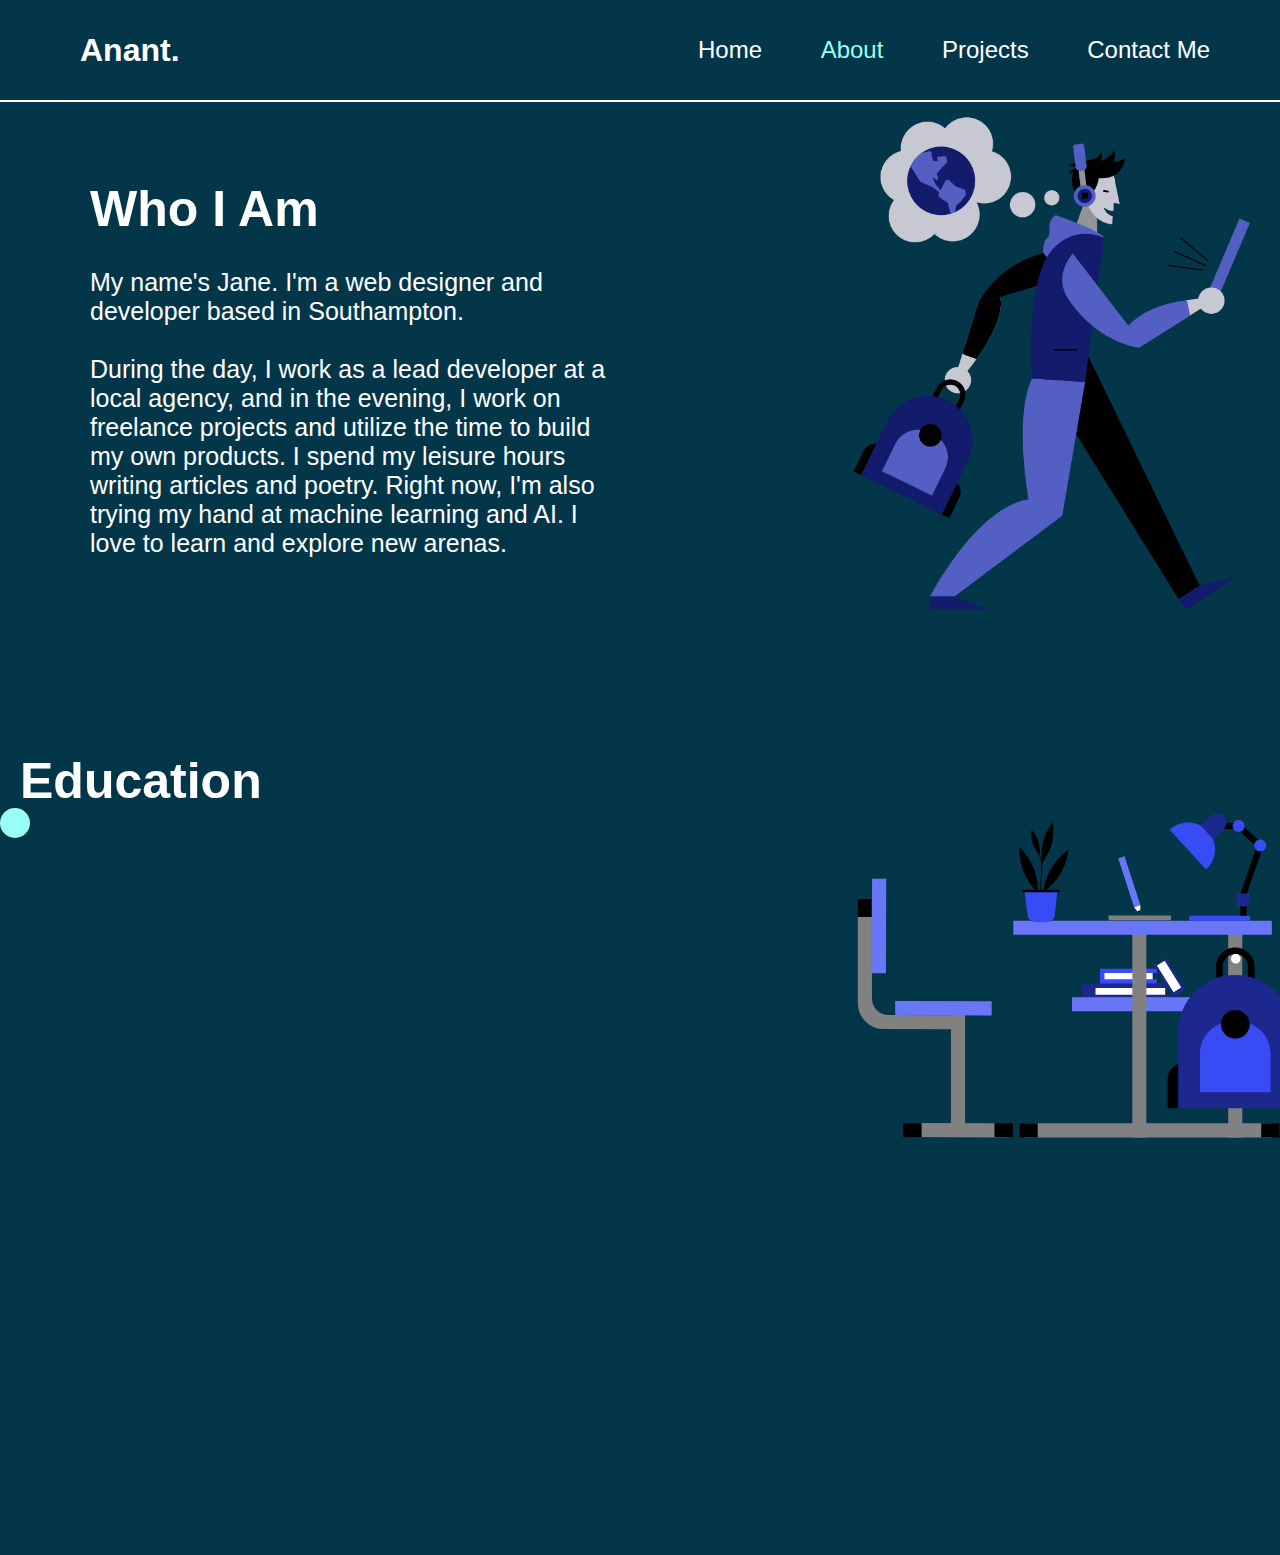
==== about.html @ 4d5b495a "portfolio_1st_commit" ====
<!DOCTYPE html>
<html lang="en">

<head>
    <meta charset="UTF-8">
    <meta name="viewport" content="width=device-width, initial-scale=1.0">
    <title>About - Anant</title>
    <link rel="stylesheet" href="https://cdn.jsdelivr.net/npm/aos@2.3.1/dist/aos.css" />
    <!-- <link rel="stylesheet" href="assets/style.css"> -->
    <link rel="stylesheet" href="https://cdnjs.cloudflare.com/ajax/libs/font-awesome/4.7.0/css/font-awesome.min.css">
    <link rel="stylesheet" href="assets/about.css">
</head>

<body>
    <header>
        <h1 class="Logo">Anant.</h1>
        <nav>
            <a href="index.html">Home</a>
            <a href="about.html" class="active">About</a>
            <a href="project.html">Projects</a>
            <a href="contact.html">Contact Me</a>
        </nav>
    </header>

    <main class="about">
        <div class="info-container" data-aos="fade-right">
            <h2>Who I Am</h2>
            <p class="passage">My name's Jane. I'm a web designer and developer based in Southampton.<br><br> During the day, I work as a lead developer at a local agency, and in the evening, I work on freelance projects and utilize the time to build my own products. I spend my leisure hours writing articles and poetry. Right now, I'm also trying my hand at machine learning and AI. I love to learn and explore new arenas.</p>
        </div>

        
        <div class="image-container">
            <img src="images/about/blueTheme-boy.png" alt="Image Description" class="image">
        </div>

        <div class="education-container">
            <h2>Education</h2>
            <div class="education-item" data-aos="fade-right">
                <div class="icon-container">
                    <i class="fa fa-graduation-cap" aria-hidden="true"></i>
                </div>
                <h4>2021-present</h4>
                <h3>Bachelor of Technology, Major:Computer Science</h3>
                <p>Vellore Institute of Technology, Bhopal, India</p>
            </div>
            <div class="education-item" data-aos="fade-right">
                <div class="icon-container">
                    <i class="fa fa-graduation-cap" aria-hidden="true"></i>
                </div>
                <h4>2021-present</h4>
                <h3>Higher Secondary School</h3>
                <p>Shree Sanatan Dharm Education Center, India</p>
            </div>
            <!-- <div class="education-item" data-aos="fade-right">
                <h3>Bachelor's Degree</h3>
                <p>Details about bachelor's degree.</p>
            </div> -->
        </div>

        <div class="education-image-container">
            <img src="images/about/eduBlue.svg" alt="Image Description" class="education-image">
        </div>

        <div class="skills-container" data-aos="fade-right">
            <h2>Skills</h2>
            <div class="skill">
                <h3>Web Development</h3>
                <p>Proficient in HTML, CSS, JavaScript, and frameworks like React.</p>
            </div>
            <div class="skill">
                <h3>Graphic Design</h3>
                <p>Experience with tools like Photoshop and Illustrator.</p>
            </div>


        <!-- Your other sections go here -->
    </main>
    

    <div id="cursor"></div>
    <script src="js/script.js"></script>
    <script src="js/cursor.js"></script>
    <script src="https://cdn.jsdelivr.net/npm/aos@2.3.1/dist/aos.js"></script>
    <script>
        AOS.init();
    </script>
</body>

</html>
---- assets/style.css ----
*{
    font-family: sans-serif;
}
:root{
    --aqua-color :#97FFF4;
    --background-color :#04364A;
}
body{
    display: flex;
    justify-content: start;
    align-items: center;
    min-height: 100vh;
    overflow: hidden;
    background-color: var(--background-color);
}

header nav{
    margin-right: 150px;
    width: 40%;
    display: flex;
    justify-content: space-between;
    align-items: center;
}
header nav a{
    text-decoration: none;
    color: white;
    font-size: 24px;
    position: relative;
    display: flex;
    justify-content: center;
}
header nav .active{
    color: var(--aqua-color);
}
header nav a::before{
    content: "";
    width: 0px;
    height: 2.5px;
    position: absolute;
    bottom: -5px;
    background-color: white;
    transition: .3s;
}
header nav .active::before{
    background-color: var(--aqua-color);
}
header nav a:hover::before{
    width: 50px;
}
.img-box{
    width: 560px;
    height: 560px;
    position: relative;
    margin-left: 100px;
    display: flex;
    justify-content: center;
    align-items: center;
}
.img-box img{
    border: 5px solid white;
    border-radius: 50%;
    box-shadow: 10px 10px 50px white;
    background-color: var(--aqua-color);
    width: 400px;
    height: 400px;
    position: absolute;
}
.text-box{
    width: 50%;
    margin: 20px 0px 0px 80px;
    text-align: start;
    position: relative;
    color: white;
}
.text-box .skills{
    color: var(--aqua-color);
}
.text-box h1{
    font-size: 32px;
    font-weight: 300;
}
.text-box .icon-box{
    width: 320px;
    display: flex;
    justify-content: space-between;
    margin: 25px 0px;
}
.text-box .icon-box i {
    border-radius: 50%;
    border: 2px solid white;
    padding: 6px;
    font-size: 25px;
    cursor: pointer;
    transition: .2s;
    color: #97FFF4; /* Set initial icon color to background color */
}

.text-box .icon-box i:hover {
    background-color: white;
    color: var(--background-color);
}

.text-box button{
    position: relative;
    width: 150px;
    height: 32px;
    background: none;
    border: 2px solid white;
    border-radius: 5px;
    font-size: 20px;
    cursor: pointer;
    transition: .3s;
    color: white;
}
.text-box .downloadBtn{
    margin-right: 15px;
    color: black;
}
.text-box button::before{
    content: "";
    width: 100%;
    height: 100%;
    position: absolute;
    bottom: 0;
    background-color: white;
    transition: .5s;
    z-index: -1;
}
.text-box .downloadBtn::before{
    right: 0;
}
.text-box .downloadBtn:hover{
    color: white;
}
.text-box .downloadBtn:hover::before{
    left: 0;
    width: 0;
}
.text-box .contactBtn::before{
    right: 0;
    width: 0;
}
.text-box .contactBtn:hover{
    color: black;
}
.text-box .contactBtn:hover::before{
    left: 0;
    width: 100%;
}
@keyframes loadAnimation {
    100%{
        width: 0;
    }
}
header::before,
.text-box::before,
.img-box::before{
    content: "";
    width: 100%;
    height: 100%;
    position: absolute;
    right: 0;
    bottom: 0;
    background-color: var(--background-color);
    transition: .5s;
    z-index: 2;
    animation: loadAnimation 1s ease forwards;
}
.text-box::before{
    animation-delay:1s ;
}
.img-box::before{
    animation-delay: 2s;
}

body {
    font-family: Arial, sans-serif;
    margin: 0;
    padding: 0;
    box-sizing: border-box;
}

.container {
    max-width: 800px;
    margin: 0 auto;
}

.timeline {
    display: flex;
    flex-direction: column;
    margin-bottom: 20px;
}
header {
    position: fixed;
    top: 0;
    left: 0;
    width: 100%;
    height: 80px;
    padding: 10px 80px;
    display: flex;
    justify-content: space-between;
    align-items: center;
    color: white;
    background-color: var(--background-color);
    z-index: 1000;
    border-bottom: 2px solid white; /* Set a higher z-index to keep it above other elements */
}



body {
    margin-top: 80px; /* Add margin-top to body to avoid content being hidden behind the fixed header */
    display: flex;
    justify-content: start;
    align-items: center;
    min-height: 100vh;
    overflow: hidden;
    background-color: var(--background-color);
}

body {
    font-family: Arial, sans-serif;
    margin: 0;
    padding: 0;
    box-sizing: border-box;
    overflow-x: hidden; /* Prevent horizontal scrollbar */
}

.education,
#mooc,
.experience {
    margin-bottom: 20px;
}


/*-----Cursor Style------------*/
body{
    cursor:grab;
}

#cursor{
    height: 30px;
    width: 30px;
    background: #97FFF4;
    border-radius: 50%;
    position: absolute;
    pointer-events: none; 
    display: block;
    transition-duration: 0.5s;
    transition-timing-function: ease-out;

}
div:hover ~ #cursor{
    transform: scale(0.5);

}
---- assets/about.css ----
* {
  font-family: sans-serif;
}

:root {
  --aqua-color: #97FFF4;
  --background-color: #04364A;
}

/* Body and Header */
body {
  margin: 0;
  padding: 0;
  box-sizing: border-box;
  overflow-x: hidden; /* Prevent horizontal scrollbar */
  display: flex;
  justify-content: start;
  align-items: center;
  
  background-color: var(--background-color);
}

header {
  position: fixed;
  top: 0;
  left: 0;
  width: 100%;
  height: 80px;
  padding: 10px 80px;
  display: flex;
  justify-content: space-between;
  align-items: center;
  color: white;
  background-color: var(--background-color);
  z-index: 1000;
  border-bottom: 2px solid white;
}

body {
  margin-top: 90px; /* Add margin-top to body to avoid content being hidden behind the fixed header */
}

header nav {
  margin-right: 150px;
  width: 40%;
  display: flex;
  justify-content: space-between;
  align-items: center;
}

header nav a {
  text-decoration: none;
  color: white;
  font-size: 24px;
  position: relative;
  display: flex;
  justify-content: center;
}

header nav .active {
  color: var(--aqua-color);
}

header nav a::before {
  content: "";
  width: 0px;
  height: 2.5px;
  position: absolute;
  bottom: -5px;
  background-color: white;
  transition: 0.3s;
}

header nav .active::before {
  background-color: var(--aqua-color);
}

header nav a:hover::before {
  width: 50px;
}

.about {
  display: flex;
  flex-direction: column;
}

.info-container {
  width: 600px;
  min-height: 400px; /* Set a minimum height for the container */
  padding: 30px;
  margin-left: 60px;
  margin-top: 2vh;
  background-color: #04364A;
  color: white;
  border-radius: 15px;
  box-sizing: border-box; /* Include padding and border in the element's total width and height */
}

.info-container h2 {
  margin-bottom: 30px;
  font-size: 50px;
}

.passage {
  margin: 0;
  font-size: 25px;
}

.image-container {
  width: 400px;
  overflow: hidden;
  margin-left: 850px; /* Hide any overflow from the image */
  margin-top: -500px;
}

.image {
  width: 100%;
  height: auto; /* Make the image responsive within its container */
  border-radius: 15px;
  display: block; /* Remove any default spacing added by inline elements */
}

/* Education Container */

.education-container h2{
  margin-bottom: 30px;
  font-size: 50px;
}
.education-container {
  background-color: #04364A;
  color: white;
  padding: 20px;
  border-radius: 15px;
  margin-top: 80px;
}

.education-item p,h3,h4{
  margin-left: 50px ;
  font-weight: 600px;
}

.education-item {
  /* font-weight: 200px; */
  width: 600px;
  background-color: #3399CC;
  padding: 15px;
  margin-top: 10px;
  border-radius: 20px;
}
.education-item {
  position: relative;
}
.education-item h4{
  text-decoration: underline;
}

.icon-container {
  position: absolute;
  margin-top: -15px;
  left: 10px; /* Adjust the positioning as needed */
  top: 50%;
  transform: translateY(-50%);
  background-color: #04364A; /* Dark blue background color */
  width: 40px;
  height: 40px;
  border-radius: 50%;
  display: flex;
  align-items: center;
  justify-content: center;
}

.icon-container i {
  color: white; /* Set icon color to white */
}


.education-item h3 {
  margin-bottom: 10px;
}

.education-image-container {
  width: 600px; /* Same as the education-container width */
  overflow: hidden;
  
  width: 500px;
  height: auto;
  overflow: hidden;
  margin-left: 850px; /* Hide any overflow from the image */
  margin-top: -500px; /* Same as the education-container margin-left */
}

.education-image {
  width: 100%;
  height: auto;
  
}

.skills-container {
  width: 600px;
  padding: 30px;
  margin-top: 20px;
  background-color: #04364A;
  color: white;
  border-radius: 15px;
  box-sizing: border-box;
  margin-left: 60px;
}

.skills-container h2 {
  margin-bottom: 30px;
  font-size: 50px;
}

.skill {
  margin-top: 15px;
}

.skill h3 {
  margin-bottom: 5px;
}

body {
  cursor: grab;
}

#cursor {
  height: 30px;
  width: 30px;
  background: #97FFF4;
  border-radius: 50%;
  position: absolute;
  pointer-events: none;
  display: block;
  transition-duration: 0.5s; /* Add a value here */
}
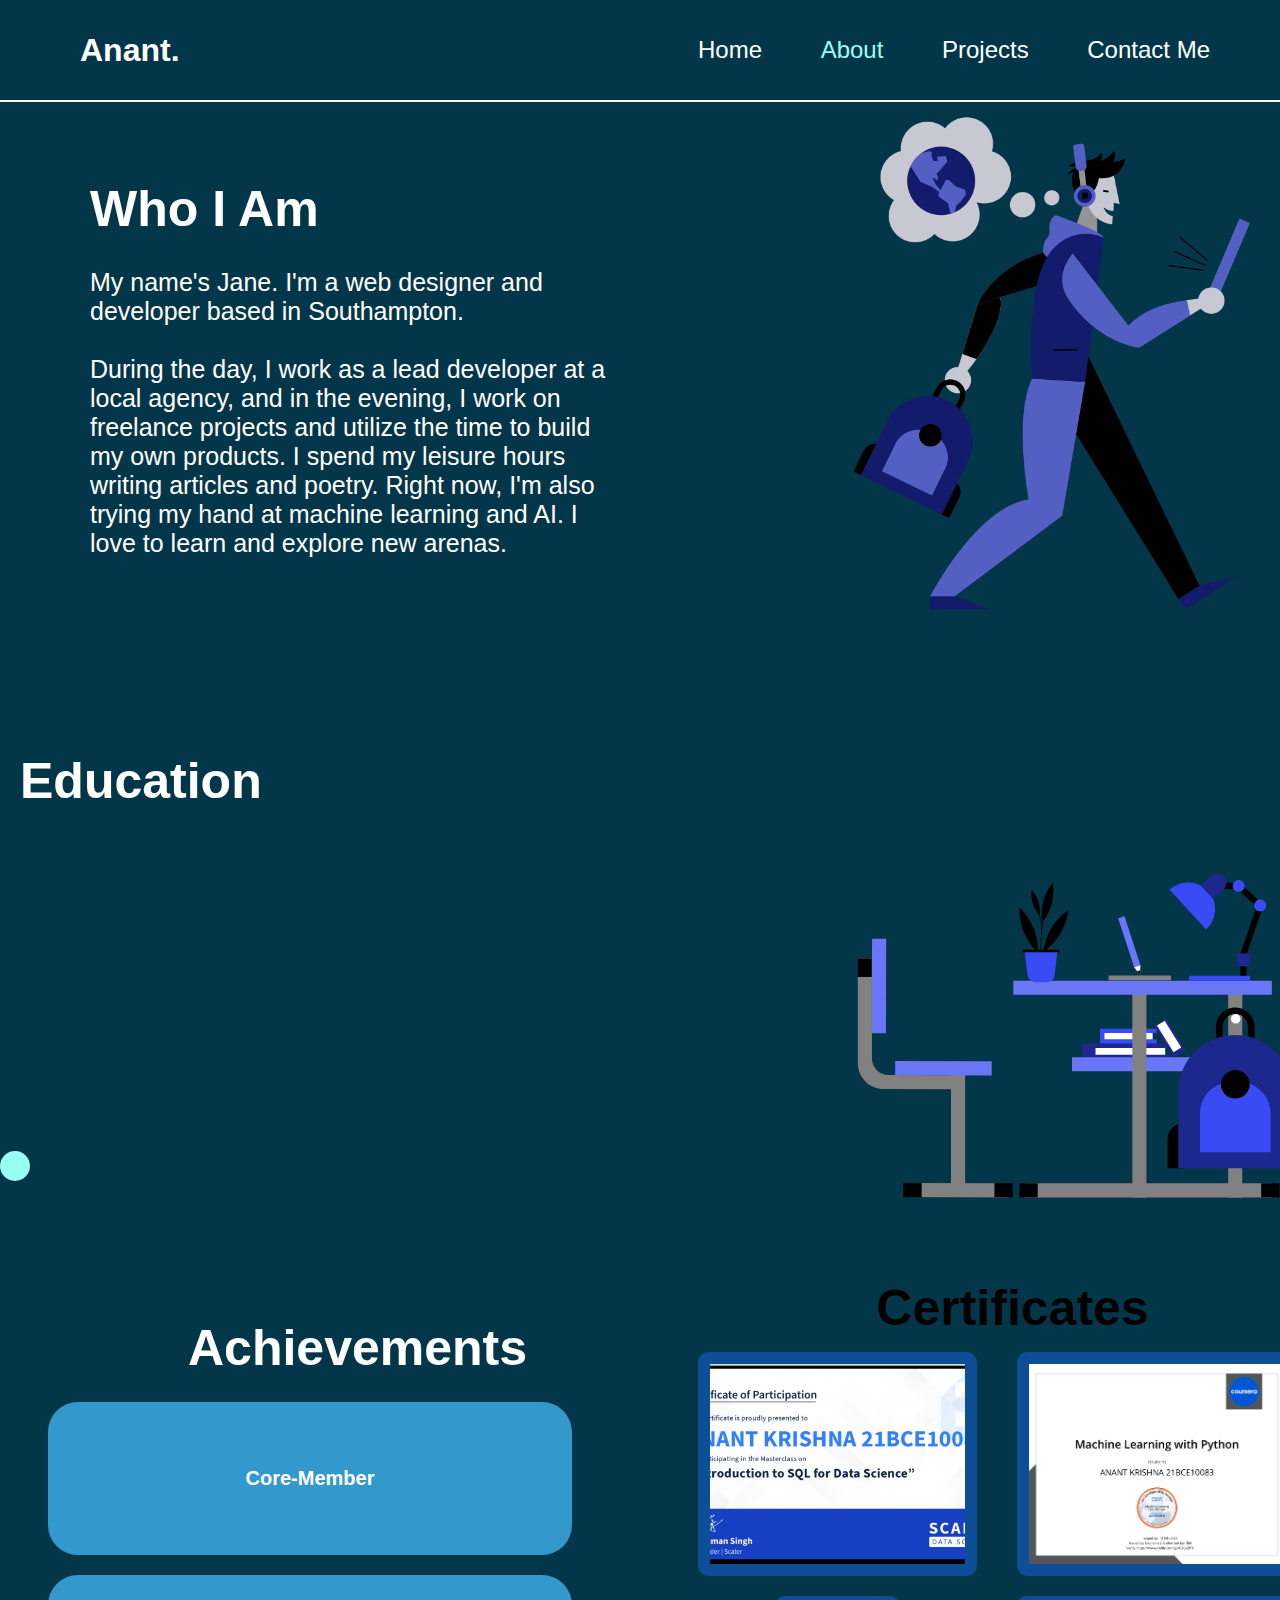
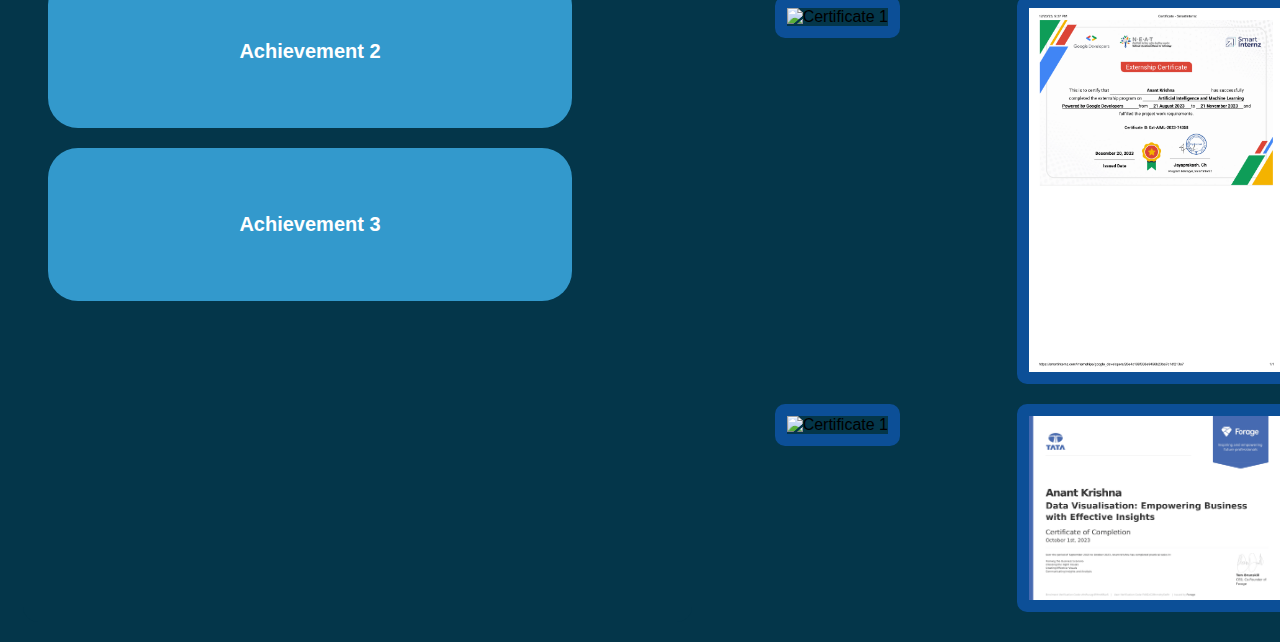
==== commit 32508fba: "2nd commit" ====
--- a/about.html
+++ b/about.html
@@ -9,6 +9,7 @@
     <!-- <link rel="stylesheet" href="assets/style.css"> -->
     <link rel="stylesheet" href="https://cdnjs.cloudflare.com/ajax/libs/font-awesome/4.7.0/css/font-awesome.min.css">
     <link rel="stylesheet" href="assets/about.css">
+    <script src="https://polyfill.io/v3/polyfill.min.js?features=IntersectionObserver"></script>
 </head>
 
 <body>
@@ -61,16 +62,45 @@
             <img src="images/about/eduBlue.svg" alt="Image Description" class="education-image">
         </div>
 
-        <div class="skills-container" data-aos="fade-right">
-            <h2>Skills</h2>
-            <div class="skill">
-                <h3>Web Development</h3>
-                <p>Proficient in HTML, CSS, JavaScript, and frameworks like React.</p>
+        
+        <div class="container">
+            <div  class="achieve" data-aos="slide-in">
+              <div class="heading">Achievements</div>
+              <div class="grid-container">
+                <div class="grid-item">Core-Member</div>
+                <div class="grid-item">Achievement 2</div>
+                <div class="grid-item">Achievement 3</div>
+              </div>
             </div>
-            <div class="skill">
-                <h3>Graphic Design</h3>
-                <p>Experience with tools like Photoshop and Illustrator.</p>
+        
+            <div class="certificates">
+              <div class="certificate-heading">Certificates</div>
+              <div class="certificate-grid">
+                <div class="certificate-item">
+                  <img src="images/certificatd/SQL certificate.jpeg" alt="Certificate 1">
+                </div>
+                <div class="certificate-item">
+                  <img src="images/certificatd/MachineLearningwithPython_Badge20230113-30-1acb10f-1.png" alt="Certificate 2">
+                </div>
+                <div class="certificate-item">
+                    <img src="images/certificatd/python_basic certificate-1.png" alt="Certificate 1">
+                  </div>
+                  <div class="certificate-item">
+                    <img src="images/certificatd/Certificate - SmartInternz-1.png" alt="Certificate 2">
+                  </div>
+                  <div class="certificate-item">
+                    <img src="images/certificatd/Ethnus Internship-1.png" alt="Certificate 1">
+                  </div>
+                  <div class="certificate-item">
+                    <img src="images/certificatd/Tata Forage Certificate-1.png" alt="Certificate 2">
+                  </div>
+                <!-- Add more certificate items as needed -->
+              </div>
             </div>
+          </div>
+
+
+        
 
 
         <!-- Your other sections go here -->
--- a/assets/about.css
+++ b/assets/about.css
@@ -123,7 +123,7 @@
 /* Education Container */
 
 .education-container h2{
-  margin-bottom: 30px;
+  margin-bottom: 90px;
   font-size: 50px;
 }
 .education-container {
@@ -195,29 +195,9 @@
   
 }
 
-.skills-container {
-  width: 600px;
-  padding: 30px;
-  margin-top: 20px;
-  background-color: #04364A;
-  color: white;
-  border-radius: 15px;
-  box-sizing: border-box;
-  margin-left: 60px;
-}
-
-.skills-container h2 {
-  margin-bottom: 30px;
-  font-size: 50px;
-}
-
-.skill {
-  margin-top: 15px;
-}
-
-.skill h3 {
-  margin-bottom: 5px;
-}
+
+
+
 
 body {
   cursor: grab;
@@ -232,4 +212,104 @@
   pointer-events: none;
   display: block;
   transition-duration: 0.5s; /* Add a value here */
-}+}
+
+/* skills */
+/* skills */
+/* skills */
+
+.container {
+  display: flex;
+  justify-content: space-around;
+  padding: 20px;
+}
+
+
+
+.achieve,
+.certificates {
+  flex-basis: 48%;
+  text-align: center; /* Center-align headings */
+}
+
+.heading,
+.certificate-heading {
+  font-size: 50px;
+  font-weight: bold;
+  margin-bottom: 15px;
+}
+
+.grid-container {
+  
+  display: flex;
+  flex-wrap: wrap;
+}
+
+.grid-item,
+.certificate-item {
+  width:90%;
+  flex-basis: 100%;
+  margin-bottom: 10px;
+}
+
+.certificate-grid {
+  
+  display: grid;
+  grid-template-columns: repeat(2, 1fr);
+  gap: 10px;
+}
+
+.certificate-item img {
+  box-sizing: border-box;
+  border: 12px solid rgb(12, 79, 151);
+  border-radius: 10px;
+  width: 100%;
+  height: auto;
+}
+
+/* skills */
+/* skills */
+/* skills */
+
+ .certificate-item img {
+  width: 100%;
+  height: 100%;
+  object-fit: cover; 
+  transition: transform 0.3s ease-in-out;
+}
+
+.certificate-item:hover img {
+  transform: scale(1.2);
+}
+
+@keyframes slideIn {
+  from {
+    transform: translateY(-50px);
+    opacity: 0;
+  }
+  to {
+    transform: translateY(0);
+    opacity: 1;
+  }
+}
+
+
+.achieve {
+  background-color: #04364A;
+  color: white;
+  padding: 20px;
+  border-radius: 15px;
+  margin-top: 20px;
+  animation: slideIn 1s forwards;
+}
+
+.grid-item {
+  background-color: #3399CC;
+  padding:65px 15px 65px 15px;
+  
+  margin: 10px 100px 10px 5px;
+  border-radius: 30px;
+  font-size: 20px;
+  font-weight: bold;
+  text-align: center;
+}
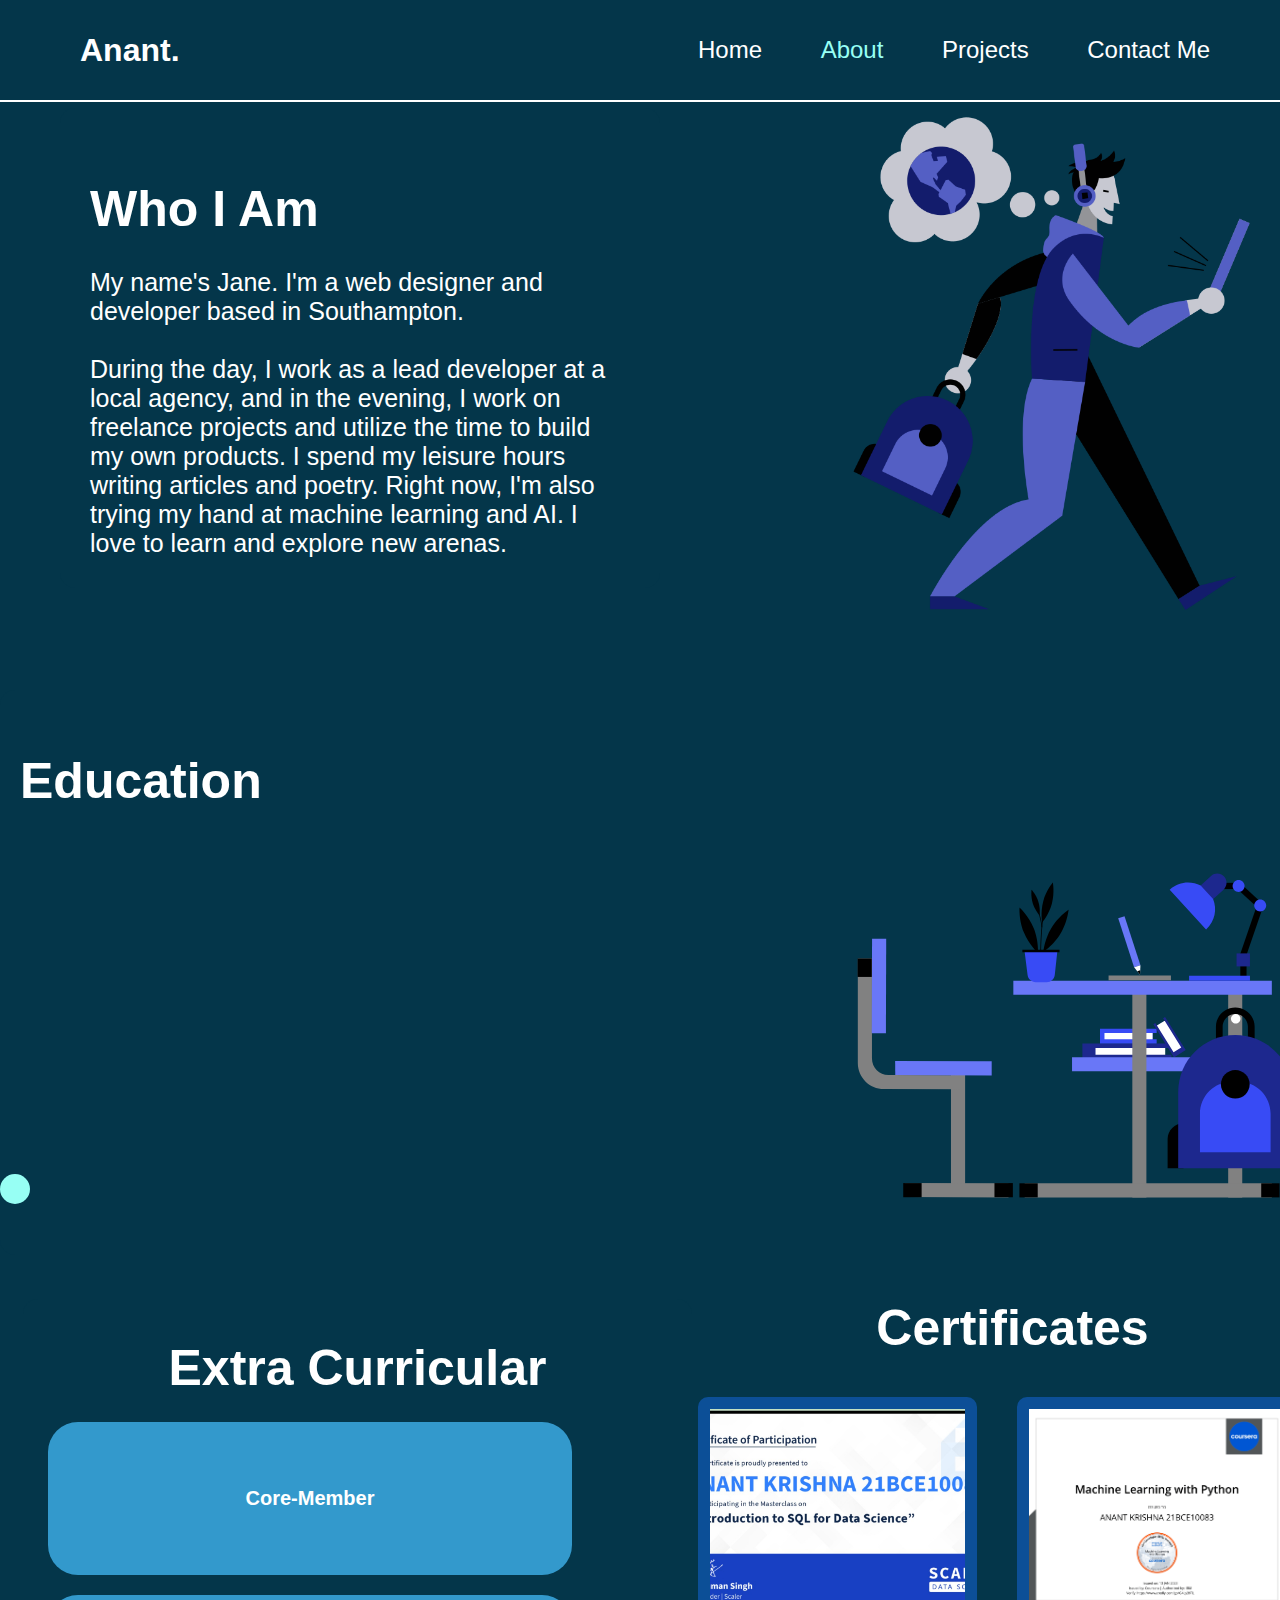
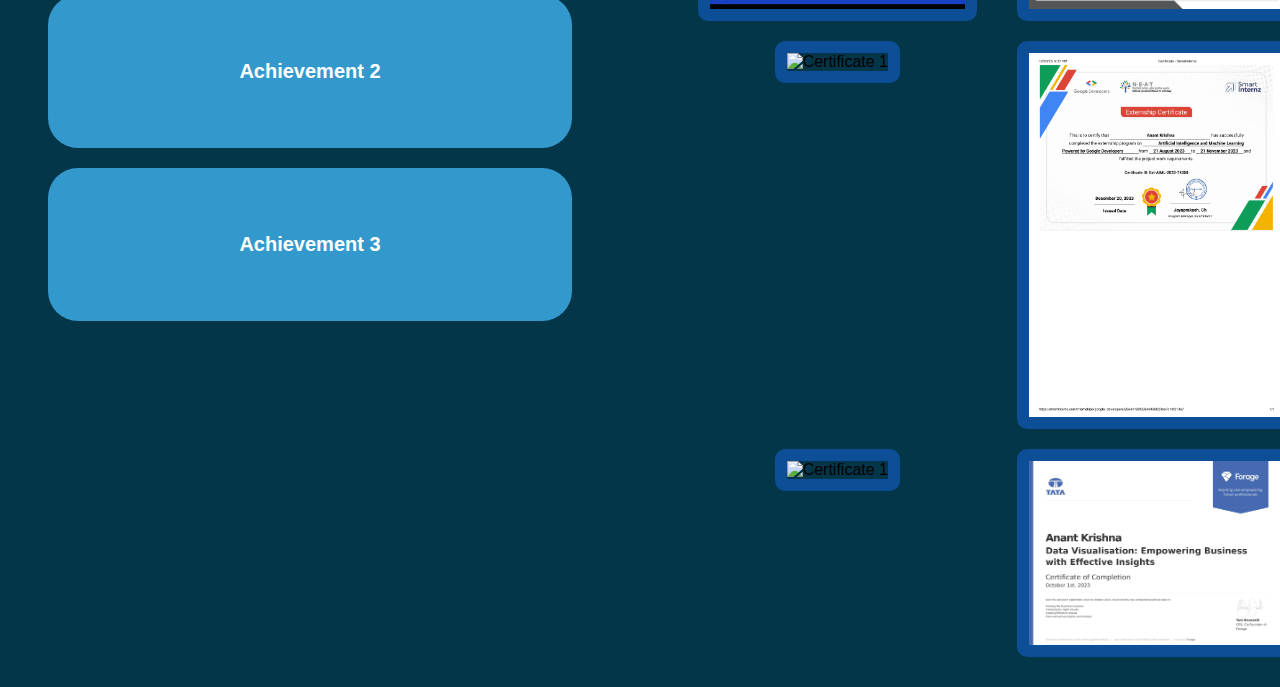
==== commit 7f628893: "6th commit" ====
--- a/about.html
+++ b/about.html
@@ -4,9 +4,9 @@
 <head>
     <meta charset="UTF-8">
     <meta name="viewport" content="width=device-width, initial-scale=1.0">
-    <title>About - Anant</title>
+    <title>Anant Krishna</title>
     <link rel="stylesheet" href="https://cdn.jsdelivr.net/npm/aos@2.3.1/dist/aos.css" />
-    <!-- <link rel="stylesheet" href="assets/style.css"> -->
+    <link rel="icon" href="images/favicon.png" type="image/x-icon">
     <link rel="stylesheet" href="https://cdnjs.cloudflare.com/ajax/libs/font-awesome/4.7.0/css/font-awesome.min.css">
     <link rel="stylesheet" href="assets/about.css">
     <script src="https://polyfill.io/v3/polyfill.min.js?features=IntersectionObserver"></script>
@@ -14,7 +14,7 @@
 
 <body>
     <header>
-        <h1 class="Logo">Anant.</h1>
+      <h1 class="Logo"><a href="index.html">Anant.</a></h1>
         <nav>
             <a href="index.html">Home</a>
             <a href="about.html" class="active">About</a>
@@ -65,7 +65,7 @@
         
         <div class="container">
             <div  class="achieve" data-aos="slide-in">
-              <div class="heading">Achievements</div>
+              <div class="heading">Extra Curricular</div>
               <div class="grid-container">
                 <div class="grid-item">Core-Member</div>
                 <div class="grid-item">Achievement 2</div>
@@ -76,22 +76,22 @@
             <div class="certificates">
               <div class="certificate-heading">Certificates</div>
               <div class="certificate-grid">
-                <div class="certificate-item">
+                <div class="certificate-item" id="certificate1">
                   <img src="images/certificatd/SQL certificate.jpeg" alt="Certificate 1">
                 </div>
-                <div class="certificate-item">
+                <div class="certificate-item" id="certificate2">
                   <img src="images/certificatd/MachineLearningwithPython_Badge20230113-30-1acb10f-1.png" alt="Certificate 2">
                 </div>
-                <div class="certificate-item">
+                <div class="certificate-item" id="certificate3">
                     <img src="images/certificatd/python_basic certificate-1.png" alt="Certificate 1">
                   </div>
-                  <div class="certificate-item">
+                  <div class="certificate-item" id="certificate4">
                     <img src="images/certificatd/Certificate - SmartInternz-1.png" alt="Certificate 2">
                   </div>
-                  <div class="certificate-item">
+                  <div class="certificate-item" id="certificate5">
                     <img src="images/certificatd/Ethnus Internship-1.png" alt="Certificate 1">
                   </div>
-                  <div class="certificate-item">
+                  <div class="certificate-item" id="certificate6">
                     <img src="images/certificatd/Tata Forage Certificate-1.png" alt="Certificate 2">
                   </div>
                 <!-- Add more certificate items as needed -->
@@ -108,6 +108,7 @@
     
 
     <div id="cursor"></div>
+    <script src="js/about.js"></script>
     <script src="js/script.js"></script>
     <script src="js/cursor.js"></script>
     <script src="https://cdn.jsdelivr.net/npm/aos@2.3.1/dist/aos.js"></script>
--- a/assets/about.css
+++ b/assets/about.css
@@ -46,6 +46,10 @@
   display: flex;
   justify-content: space-between;
   align-items: center;
+}
+header a{
+  color: white;
+  text-decoration: none;
 }
 
 header nav a {
@@ -234,6 +238,8 @@
 
 .heading,
 .certificate-heading {
+  color: white;
+  margin-top: 20px;
   font-size: 50px;
   font-weight: bold;
   margin-bottom: 15px;
@@ -253,7 +259,7 @@
 }
 
 .certificate-grid {
-  
+  margin-top: 40px;;
   display: grid;
   grid-template-columns: repeat(2, 1fr);
   gap: 10px;
@@ -280,6 +286,26 @@
 
 .certificate-item:hover img {
   transform: scale(1.2);
+}
+/* Add this CSS to your existing styles or create a new stylesheet */
+.modal {
+  position: fixed;
+  top: 0;
+  left: 0;
+  width: 100%;
+  height: 100%;
+  background-color: rgba(0, 0, 0, 0.8);
+  display: flex;
+  align-items: center;
+  justify-content: center;
+  z-index: 1000;
+  cursor: pointer;
+}
+
+.modal img {
+  max-width: 90%;
+  max-height: 90%;
+  border-radius: 10px;
 }
 
 @keyframes slideIn {
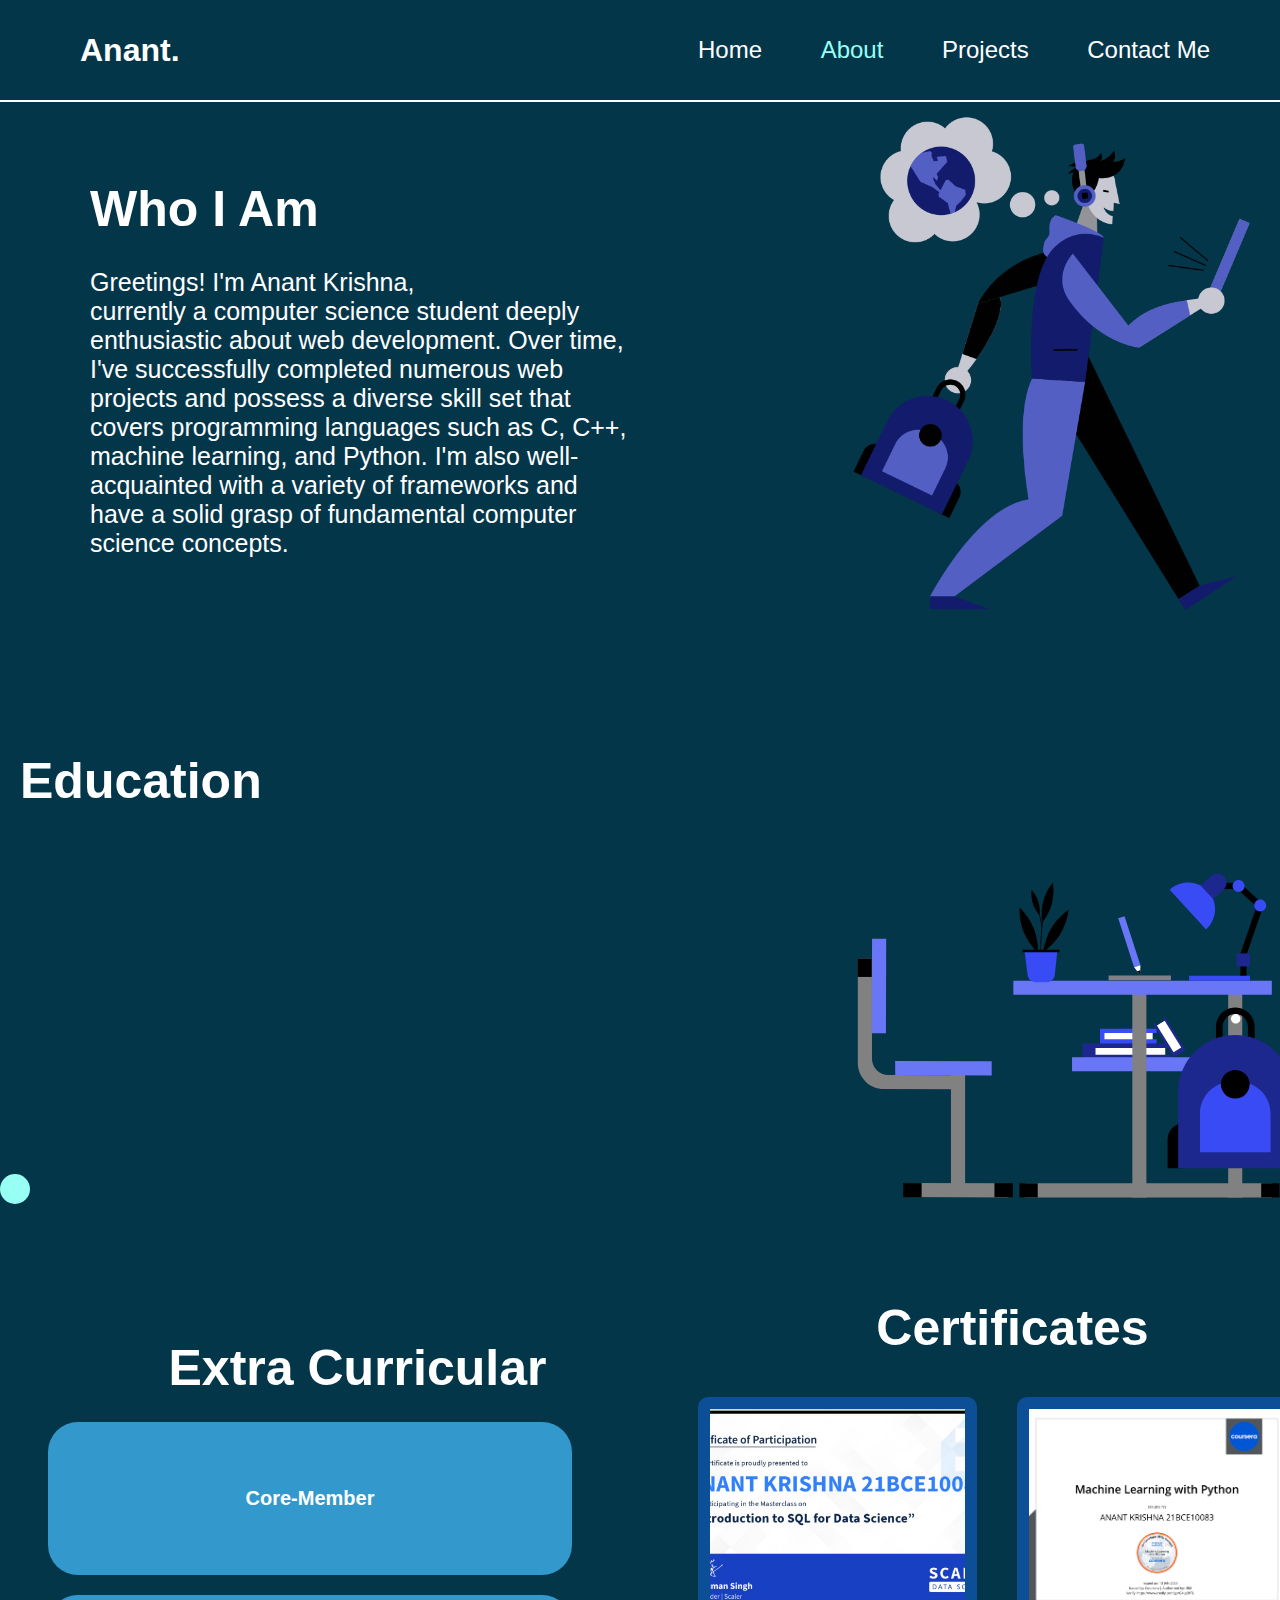
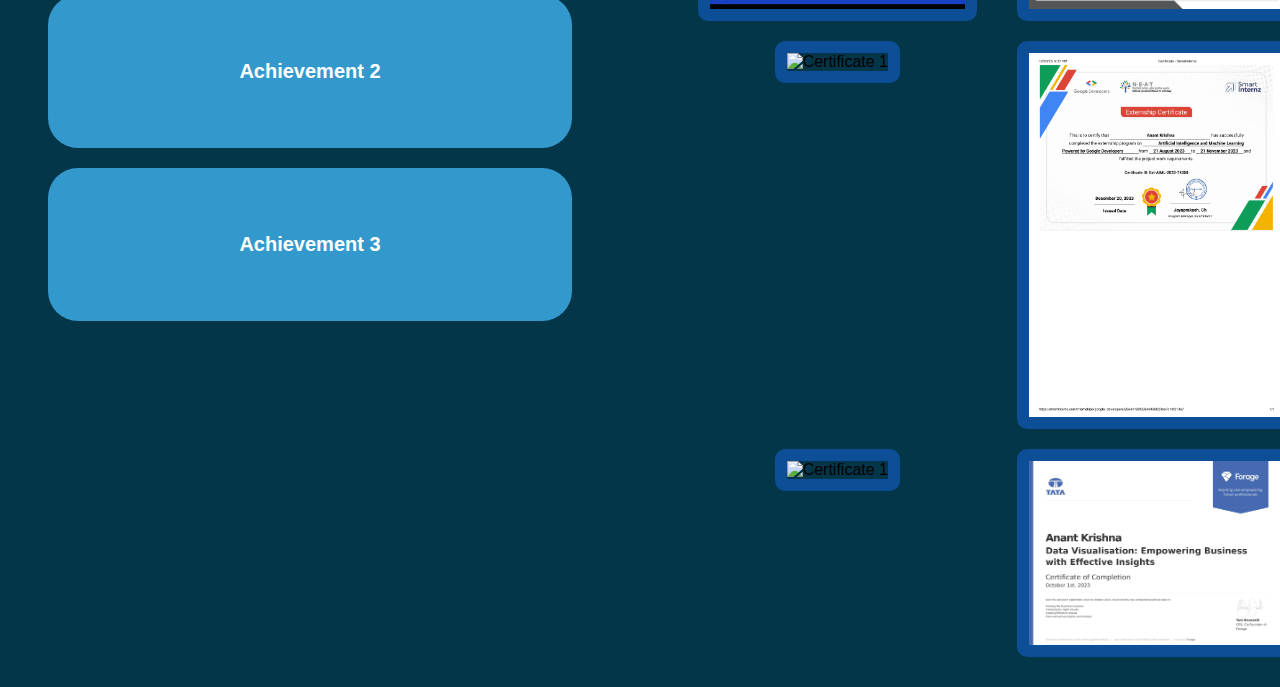
==== commit 2900c881: "7th commit" ====
--- a/about.html
+++ b/about.html
@@ -26,7 +26,7 @@
     <main class="about">
         <div class="info-container" data-aos="fade-right">
             <h2>Who I Am</h2>
-            <p class="passage">My name's Jane. I'm a web designer and developer based in Southampton.<br><br> During the day, I work as a lead developer at a local agency, and in the evening, I work on freelance projects and utilize the time to build my own products. I spend my leisure hours writing articles and poetry. Right now, I'm also trying my hand at machine learning and AI. I love to learn and explore new arenas.</p>
+            <p class="passage">Greetings! I'm Anant Krishna,<br>currently a computer science student deeply enthusiastic about web development. Over time, I've successfully completed numerous web projects and possess a diverse skill set that covers programming languages such as C, C++, machine learning, and Python. I'm also well-acquainted with a variety of frameworks and have a solid grasp of fundamental computer science concepts.</p>
         </div>
 
         
